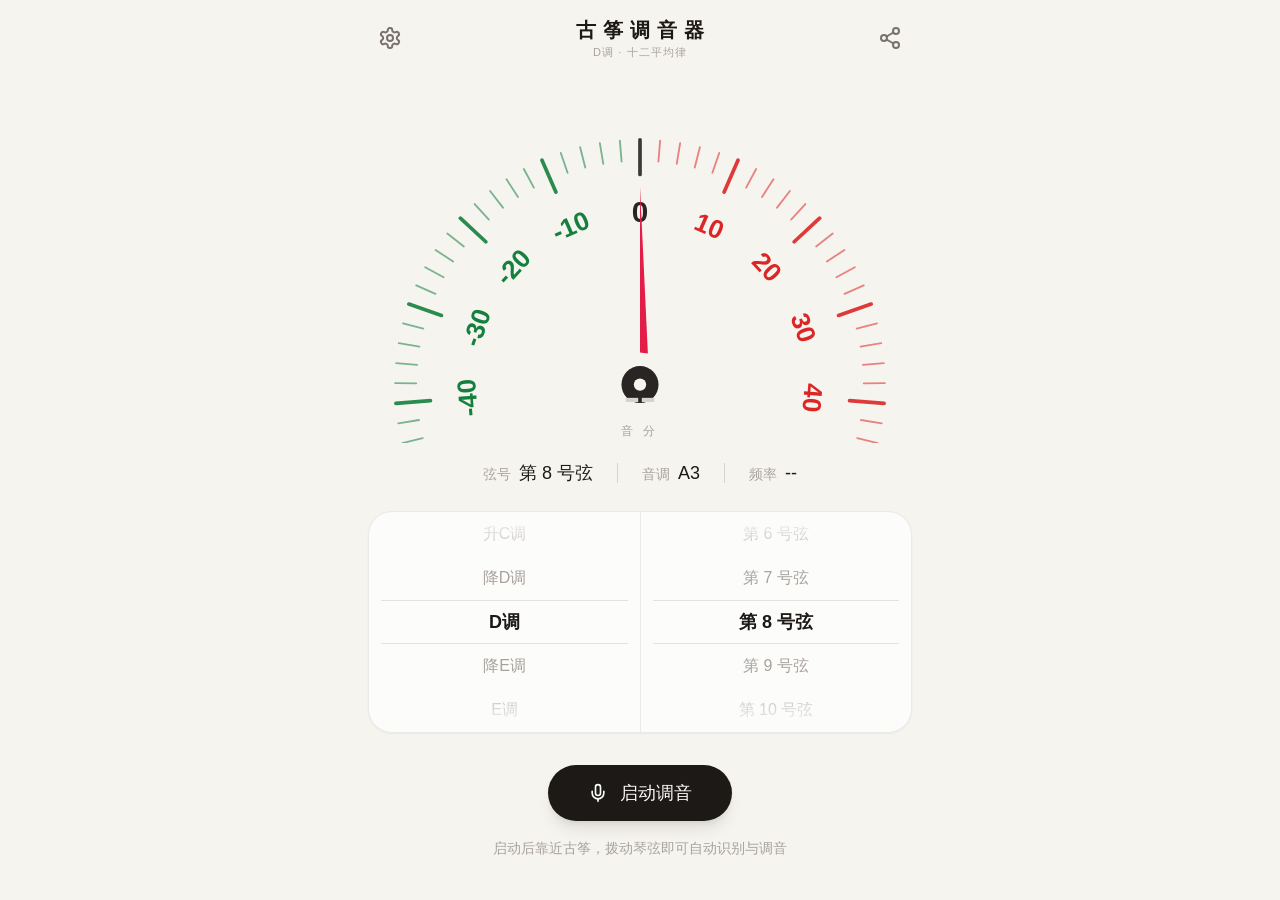
==== index.html @ d04b4ee5 "Add files via upload" ====
<!doctype html>
<html lang="zh-CN">
  <head>
    <meta charset="UTF-8" />
    <meta name="viewport" content="width=device-width, initial-scale=1.0, viewport-fit=cover" />
    <meta name="theme-color" content="#f6f4ef" />
    <title>古筝调音器</title>
    <script type="module" crossorigin src="/assets/index-CCfnaXMx.js"></script>
    <link rel="stylesheet" crossorigin href="/assets/index-wqfeFHvk.css">
  </head>
  <body>
    <div id="root"></div>
  </body>
</html>
---- assets/index-wqfeFHvk.css ----
*,:before,:after{--tw-border-spacing-x: 0;--tw-border-spacing-y: 0;--tw-translate-x: 0;--tw-translate-y: 0;--tw-rotate: 0;--tw-skew-x: 0;--tw-skew-y: 0;--tw-scale-x: 1;--tw-scale-y: 1;--tw-pan-x: ;--tw-pan-y: ;--tw-pinch-zoom: ;--tw-scroll-snap-strictness: proximity;--tw-gradient-from-position: ;--tw-gradient-via-position: ;--tw-gradient-to-position: ;--tw-ordinal: ;--tw-slashed-zero: ;--tw-numeric-figure: ;--tw-numeric-spacing: ;--tw-numeric-fraction: ;--tw-ring-inset: ;--tw-ring-offset-width: 0px;--tw-ring-offset-color: #fff;--tw-ring-color: rgb(59 130 246 / .5);--tw-ring-offset-shadow: 0 0 #0000;--tw-ring-shadow: 0 0 #0000;--tw-shadow: 0 0 #0000;--tw-shadow-colored: 0 0 #0000;--tw-blur: ;--tw-brightness: ;--tw-contrast: ;--tw-grayscale: ;--tw-hue-rotate: ;--tw-invert: ;--tw-saturate: ;--tw-sepia: ;--tw-drop-shadow: ;--tw-backdrop-blur: ;--tw-backdrop-brightness: ;--tw-backdrop-contrast: ;--tw-backdrop-grayscale: ;--tw-backdrop-hue-rotate: ;--tw-backdrop-invert: ;--tw-backdrop-opacity: ;--tw-backdrop-saturate: ;--tw-backdrop-sepia: ;--tw-contain-size: ;--tw-contain-layout: ;--tw-contain-paint: ;--tw-contain-style: }::backdrop{--tw-border-spacing-x: 0;--tw-border-spacing-y: 0;--tw-translate-x: 0;--tw-translate-y: 0;--tw-rotate: 0;--tw-skew-x: 0;--tw-skew-y: 0;--tw-scale-x: 1;--tw-scale-y: 1;--tw-pan-x: ;--tw-pan-y: ;--tw-pinch-zoom: ;--tw-scroll-snap-strictness: proximity;--tw-gradient-from-position: ;--tw-gradient-via-position: ;--tw-gradient-to-position: ;--tw-ordinal: ;--tw-slashed-zero: ;--tw-numeric-figure: ;--tw-numeric-spacing: ;--tw-numeric-fraction: ;--tw-ring-inset: ;--tw-ring-offset-width: 0px;--tw-ring-offset-color: #fff;--tw-ring-color: rgb(59 130 246 / .5);--tw-ring-offset-shadow: 0 0 #0000;--tw-ring-shadow: 0 0 #0000;--tw-shadow: 0 0 #0000;--tw-shadow-colored: 0 0 #0000;--tw-blur: ;--tw-brightness: ;--tw-contrast: ;--tw-grayscale: ;--tw-hue-rotate: ;--tw-invert: ;--tw-saturate: ;--tw-sepia: ;--tw-drop-shadow: ;--tw-backdrop-blur: ;--tw-backdrop-brightness: ;--tw-backdrop-contrast: ;--tw-backdrop-grayscale: ;--tw-backdrop-hue-rotate: ;--tw-backdrop-invert: ;--tw-backdrop-opacity: ;--tw-backdrop-saturate: ;--tw-backdrop-sepia: ;--tw-contain-size: ;--tw-contain-layout: ;--tw-contain-paint: ;--tw-contain-style: }*,:before,:after{box-sizing:border-box;border-width:0;border-style:solid;border-color:#e5e7eb}:before,:after{--tw-content: ""}html,:host{line-height:1.5;-webkit-text-size-adjust:100%;-moz-tab-size:4;-o-tab-size:4;tab-size:4;font-family:ui-sans-serif,system-ui,sans-serif,"Apple Color Emoji","Segoe UI Emoji",Segoe UI Symbol,"Noto Color Emoji";font-feature-settings:normal;font-variation-settings:normal;-webkit-tap-highlight-color:transparent}body{margin:0;line-height:inherit}hr{height:0;color:inherit;border-top-width:1px}abbr:where([title]){-webkit-text-decoration:underline dotted;text-decoration:underline dotted}h1,h2,h3,h4,h5,h6{font-size:inherit;font-weight:inherit}a{color:inherit;text-decoration:inherit}b,strong{font-weight:bolder}code,kbd,samp,pre{font-family:ui-monospace,SFMono-Regular,Menlo,Monaco,Consolas,Liberation Mono,Courier New,monospace;font-feature-settings:normal;font-variation-settings:normal;font-size:1em}small{font-size:80%}sub,sup{font-size:75%;line-height:0;position:relative;vertical-align:baseline}sub{bottom:-.25em}sup{top:-.5em}table{text-indent:0;border-color:inherit;border-collapse:collapse}button,input,optgroup,select,textarea{font-family:inherit;font-feature-settings:inherit;font-variation-settings:inherit;font-size:100%;font-weight:inherit;line-height:inherit;letter-spacing:inherit;color:inherit;margin:0;padding:0}button,select{text-transform:none}button,input:where([type=button]),input:where([type=reset]),input:where([type=submit]){-webkit-appearance:button;background-color:transparent;background-image:none}:-moz-focusring{outline:auto}:-moz-ui-invalid{box-shadow:none}progress{vertical-align:baseline}::-webkit-inner-spin-button,::-webkit-outer-spin-button{height:auto}[type=search]{-webkit-appearance:textfield;outline-offset:-2px}::-webkit-search-decoration{-webkit-appearance:none}::-webkit-file-upload-button{-webkit-appearance:button;font:inherit}summary{display:list-item}blockquote,dl,dd,h1,h2,h3,h4,h5,h6,hr,figure,p,pre{margin:0}fieldset{margin:0;padding:0}legend{padding:0}ol,ul,menu{list-style:none;margin:0;padding:0}dialog{padding:0}textarea{resize:vertical}input::-moz-placeholder,textarea::-moz-placeholder{opacity:1;color:#9ca3af}input::placeholder,textarea::placeholder{opacity:1;color:#9ca3af}button,[role=button]{cursor:pointer}:disabled{cursor:default}img,svg,video,canvas,audio,iframe,embed,object{display:block;vertical-align:middle}img,video{max-width:100%;height:auto}[hidden]:where(:not([hidden=until-found])){display:none}html{-webkit-text-size-adjust:100%}body{--tw-bg-opacity: 1;background-color:rgb(246 244 239 / var(--tw-bg-opacity, 1));--tw-text-opacity: 1;color:rgb(28 25 23 / var(--tw-text-opacity, 1));-webkit-font-smoothing:antialiased;-moz-osx-font-smoothing:grayscale;font-family:-apple-system,BlinkMacSystemFont,PingFang SC,Noto Sans SC,Microsoft YaHei,Segoe UI,sans-serif}.font-serif{font-family:Songti SC,STSong,"Noto Serif SC",SimSun,Georgia,serif}.pointer-events-none{pointer-events:none}.fixed{position:fixed}.absolute{position:absolute}.relative{position:relative}.inset-0{top:0;right:0;bottom:0;left:0}.inset-x-0{left:0;right:0}.bottom-1{bottom:.25rem}.left-3{left:.75rem}.right-3{right:.75rem}.z-50{z-index:50}.-m-2{margin:-.5rem}.mx-auto{margin-left:auto;margin-right:auto}.mb-2{margin-bottom:.5rem}.mb-3{margin-bottom:.75rem}.mb-4{margin-bottom:1rem}.mr-3{margin-right:.75rem}.mt-1{margin-top:.25rem}.mt-2{margin-top:.5rem}.mt-3{margin-top:.75rem}.mt-4{margin-top:1rem}.mt-6{margin-top:1.5rem}.mt-7{margin-top:1.75rem}.mt-8{margin-top:2rem}.inline{display:inline}.flex{display:flex}.inline-flex{display:inline-flex}.grid{display:grid}.h-12{height:3rem}.h-14{height:3.5rem}.h-3{height:.75rem}.h-3\.5{height:.875rem}.h-4{height:1rem}.h-5{height:1.25rem}.h-6{height:1.5rem}.h-auto{height:auto}.h-full{height:100%}.min-h-screen{min-height:100vh}.w-14{width:3.5rem}.w-3{width:.75rem}.w-3\.5{width:.875rem}.w-4{width:1rem}.w-5{width:1.25rem}.w-6{width:1.5rem}.w-full{width:100%}.w-px{width:1px}.max-w-md{max-width:28rem}.max-w-xl{max-width:36rem}.flex-1{flex:1 1 0%}.shrink-0{flex-shrink:0}.transform{transform:translate(var(--tw-translate-x),var(--tw-translate-y)) rotate(var(--tw-rotate)) skew(var(--tw-skew-x)) skewY(var(--tw-skew-y)) scaleX(var(--tw-scale-x)) scaleY(var(--tw-scale-y))}@keyframes ping{75%,to{transform:scale(2);opacity:0}}.animate-ping{animation:ping 1s cubic-bezier(0,0,.2,1) infinite}.cursor-pointer{cursor:pointer}.select-none{-webkit-user-select:none;-moz-user-select:none;user-select:none}.select-all{-webkit-user-select:all;-moz-user-select:all;user-select:all}.snap-y{scroll-snap-type:y var(--tw-scroll-snap-strictness)}.snap-mandatory{--tw-scroll-snap-strictness: mandatory}.snap-center{scroll-snap-align:center}.list-decimal{list-style-type:decimal}.grid-cols-2{grid-template-columns:repeat(2,minmax(0,1fr))}.flex-col{flex-direction:column}.items-start{align-items:flex-start}.items-end{align-items:flex-end}.items-center{align-items:center}.items-baseline{align-items:baseline}.justify-center{justify-content:center}.justify-between{justify-content:space-between}.gap-0\.5{gap:.125rem}.gap-1{gap:.25rem}.gap-1\.5{gap:.375rem}.gap-2{gap:.5rem}.gap-3{gap:.75rem}.gap-4{gap:1rem}.gap-6{gap:1.5rem}.space-y-3>:not([hidden])~:not([hidden]){--tw-space-y-reverse: 0;margin-top:calc(.75rem * calc(1 - var(--tw-space-y-reverse)));margin-bottom:calc(.75rem * var(--tw-space-y-reverse))}.divide-x>:not([hidden])~:not([hidden]){--tw-divide-x-reverse: 0;border-right-width:calc(1px * var(--tw-divide-x-reverse));border-left-width:calc(1px * calc(1 - var(--tw-divide-x-reverse)))}.divide-y>:not([hidden])~:not([hidden]){--tw-divide-y-reverse: 0;border-top-width:calc(1px * calc(1 - var(--tw-divide-y-reverse)));border-bottom-width:calc(1px * var(--tw-divide-y-reverse))}.divide-stone-100>:not([hidden])~:not([hidden]){--tw-divide-opacity: 1;border-color:rgb(245 245 244 / var(--tw-divide-opacity, 1))}.divide-stone-200\/80>:not([hidden])~:not([hidden]){border-color:#e7e5e4cc}.overflow-hidden{overflow:hidden}.overflow-y-auto{overflow-y:auto}.truncate{overflow:hidden;text-overflow:ellipsis;white-space:nowrap}.rounded-2xl{border-radius:1rem}.rounded-3xl{border-radius:1.5rem}.rounded-full{border-radius:9999px}.rounded-lg{border-radius:.5rem}.rounded-xl{border-radius:.75rem}.rounded-t-3xl{border-top-left-radius:1.5rem;border-top-right-radius:1.5rem}.border{border-width:1px}.border-y{border-top-width:1px;border-bottom-width:1px}.border-stone-200{--tw-border-opacity: 1;border-color:rgb(231 229 228 / var(--tw-border-opacity, 1))}.border-stone-200\/70{border-color:#e7e5e4b3}.border-stone-200\/80{border-color:#e7e5e4cc}.border-stone-300\/60{border-color:#d6d3d199}.bg-\[\#f6f4ef\]{--tw-bg-opacity: 1;background-color:rgb(246 244 239 / var(--tw-bg-opacity, 1))}.bg-\[\#faf9f6\]{--tw-bg-opacity: 1;background-color:rgb(250 249 246 / var(--tw-bg-opacity, 1))}.bg-amber-100{--tw-bg-opacity: 1;background-color:rgb(254 243 199 / var(--tw-bg-opacity, 1))}.bg-amber-100\/80{background-color:#fef3c7cc}.bg-red-400{--tw-bg-opacity: 1;background-color:rgb(248 113 113 / var(--tw-bg-opacity, 1))}.bg-red-500{--tw-bg-opacity: 1;background-color:rgb(239 68 68 / var(--tw-bg-opacity, 1))}.bg-stone-300{--tw-bg-opacity: 1;background-color:rgb(214 211 209 / var(--tw-bg-opacity, 1))}.bg-stone-900{--tw-bg-opacity: 1;background-color:rgb(28 25 23 / var(--tw-bg-opacity, 1))}.bg-stone-900\/40{background-color:#1c191766}.bg-white{--tw-bg-opacity: 1;background-color:rgb(255 255 255 / var(--tw-bg-opacity, 1))}.bg-white\/70{background-color:#ffffffb3}.bg-white\/80{background-color:#fffc}.p-2{padding:.5rem}.p-2\.5{padding:.625rem}.p-4{padding:1rem}.p-6{padding:1.5rem}.p-7{padding:1.75rem}.px-10{padding-left:2.5rem;padding-right:2.5rem}.px-2{padding-left:.5rem;padding-right:.5rem}.px-2\.5{padding-left:.625rem;padding-right:.625rem}.px-4{padding-left:1rem;padding-right:1rem}.px-5{padding-left:1.25rem;padding-right:1.25rem}.py-1{padding-top:.25rem;padding-bottom:.25rem}.py-1\.5{padding-top:.375rem;padding-bottom:.375rem}.py-2{padding-top:.5rem;padding-bottom:.5rem}.py-3{padding-top:.75rem;padding-bottom:.75rem}.py-3\.5{padding-top:.875rem;padding-bottom:.875rem}.py-4{padding-top:1rem;padding-bottom:1rem}.py-5{padding-top:1.25rem;padding-bottom:1.25rem}.pb-1{padding-bottom:.25rem}.pb-12{padding-bottom:3rem}.pb-2{padding-bottom:.5rem}.pb-8{padding-bottom:2rem}.pl-5{padding-left:1.25rem}.pl-\[0\.35em\]{padding-left:.35em}.pt-1{padding-top:.25rem}.pt-4{padding-top:1rem}.text-left{text-align:left}.text-center{text-align:center}.font-serif{font-family:ui-serif,Georgia,Cambria,Times New Roman,Times,serif}.text-2xl{font-size:1.5rem;line-height:2rem}.text-5xl{font-size:3rem;line-height:1}.text-\[11px\]{font-size:11px}.text-\[13px\]{font-size:13px}.text-\[15px\]{font-size:15px}.text-base{font-size:1rem;line-height:1.5rem}.text-lg{font-size:1.125rem;line-height:1.75rem}.text-sm{font-size:.875rem;line-height:1.25rem}.text-xl{font-size:1.25rem;line-height:1.75rem}.text-xs{font-size:.75rem;line-height:1rem}.font-medium{font-weight:500}.font-semibold{font-weight:600}.tabular-nums{--tw-numeric-spacing: tabular-nums;font-variant-numeric:var(--tw-ordinal) var(--tw-slashed-zero) var(--tw-numeric-figure) var(--tw-numeric-spacing) var(--tw-numeric-fraction)}.leading-none{line-height:1}.leading-relaxed{line-height:1.625}.tracking-\[0\.35em\]{letter-spacing:.35em}.tracking-\[0\.3em\]{letter-spacing:.3em}.tracking-widest{letter-spacing:.1em}.text-amber-600{--tw-text-opacity: 1;color:rgb(217 119 6 / var(--tw-text-opacity, 1))}.text-amber-700{--tw-text-opacity: 1;color:rgb(180 83 9 / var(--tw-text-opacity, 1))}.text-amber-800{--tw-text-opacity: 1;color:rgb(146 64 14 / var(--tw-text-opacity, 1))}.text-green-600{--tw-text-opacity: 1;color:rgb(22 163 74 / var(--tw-text-opacity, 1))}.text-red-500{--tw-text-opacity: 1;color:rgb(239 68 68 / var(--tw-text-opacity, 1))}.text-red-600{--tw-text-opacity: 1;color:rgb(220 38 38 / var(--tw-text-opacity, 1))}.text-stone-300{--tw-text-opacity: 1;color:rgb(214 211 209 / var(--tw-text-opacity, 1))}.text-stone-400{--tw-text-opacity: 1;color:rgb(168 162 158 / var(--tw-text-opacity, 1))}.text-stone-50{--tw-text-opacity: 1;color:rgb(250 250 249 / var(--tw-text-opacity, 1))}.text-stone-500{--tw-text-opacity: 1;color:rgb(120 113 108 / var(--tw-text-opacity, 1))}.text-stone-600{--tw-text-opacity: 1;color:rgb(87 83 78 / var(--tw-text-opacity, 1))}.text-stone-700{--tw-text-opacity: 1;color:rgb(68 64 60 / var(--tw-text-opacity, 1))}.text-stone-800{--tw-text-opacity: 1;color:rgb(41 37 36 / var(--tw-text-opacity, 1))}.text-stone-900{--tw-text-opacity: 1;color:rgb(28 25 23 / var(--tw-text-opacity, 1))}.accent-stone-900{accent-color:#1c1917}.opacity-75{opacity:.75}.shadow-2xl{--tw-shadow: 0 25px 50px -12px rgb(0 0 0 / .25);--tw-shadow-colored: 0 25px 50px -12px var(--tw-shadow-color);box-shadow:var(--tw-ring-offset-shadow, 0 0 #0000),var(--tw-ring-shadow, 0 0 #0000),var(--tw-shadow)}.shadow-lg{--tw-shadow: 0 10px 15px -3px rgb(0 0 0 / .1), 0 4px 6px -4px rgb(0 0 0 / .1);--tw-shadow-colored: 0 10px 15px -3px var(--tw-shadow-color), 0 4px 6px -4px var(--tw-shadow-color);box-shadow:var(--tw-ring-offset-shadow, 0 0 #0000),var(--tw-ring-shadow, 0 0 #0000),var(--tw-shadow)}.shadow-sm{--tw-shadow: 0 1px 2px 0 rgb(0 0 0 / .05);--tw-shadow-colored: 0 1px 2px 0 var(--tw-shadow-color);box-shadow:var(--tw-ring-offset-shadow, 0 0 #0000),var(--tw-ring-shadow, 0 0 #0000),var(--tw-shadow)}.outline-none{outline:2px solid transparent;outline-offset:2px}.backdrop-blur-sm{--tw-backdrop-blur: blur(4px);-webkit-backdrop-filter:var(--tw-backdrop-blur) var(--tw-backdrop-brightness) var(--tw-backdrop-contrast) var(--tw-backdrop-grayscale) var(--tw-backdrop-hue-rotate) var(--tw-backdrop-invert) var(--tw-backdrop-opacity) var(--tw-backdrop-saturate) var(--tw-backdrop-sepia);backdrop-filter:var(--tw-backdrop-blur) var(--tw-backdrop-brightness) var(--tw-backdrop-contrast) var(--tw-backdrop-grayscale) var(--tw-backdrop-hue-rotate) var(--tw-backdrop-invert) var(--tw-backdrop-opacity) var(--tw-backdrop-saturate) var(--tw-backdrop-sepia)}.transition{transition-property:color,background-color,border-color,text-decoration-color,fill,stroke,opacity,box-shadow,transform,filter,backdrop-filter;transition-timing-function:cubic-bezier(.4,0,.2,1);transition-duration:.15s}.transition-all{transition-property:all;transition-timing-function:cubic-bezier(.4,0,.2,1);transition-duration:.15s}.duration-200{transition-duration:.2s}.no-scrollbar::-webkit-scrollbar{display:none}.no-scrollbar{scrollbar-width:none;-ms-overflow-style:none}.hover\:border-stone-400:hover{--tw-border-opacity: 1;border-color:rgb(168 162 158 / var(--tw-border-opacity, 1))}.hover\:bg-amber-100:hover{--tw-bg-opacity: 1;background-color:rgb(254 243 199 / var(--tw-bg-opacity, 1))}.hover\:bg-stone-200\/60:hover{background-color:#e7e5e499}.hover\:bg-stone-50:hover{--tw-bg-opacity: 1;background-color:rgb(250 250 249 / var(--tw-bg-opacity, 1))}.hover\:bg-stone-700:hover{--tw-bg-opacity: 1;background-color:rgb(68 64 60 / var(--tw-bg-opacity, 1))}.hover\:text-stone-600:hover{--tw-text-opacity: 1;color:rgb(87 83 78 / var(--tw-text-opacity, 1))}.hover\:text-stone-700:hover{--tw-text-opacity: 1;color:rgb(68 64 60 / var(--tw-text-opacity, 1))}.hover\:text-stone-800:hover{--tw-text-opacity: 1;color:rgb(41 37 36 / var(--tw-text-opacity, 1))}.focus\:border-stone-400:focus{--tw-border-opacity: 1;border-color:rgb(168 162 158 / var(--tw-border-opacity, 1))}.active\:scale-95:active{--tw-scale-x: .95;--tw-scale-y: .95;transform:translate(var(--tw-translate-x),var(--tw-translate-y)) rotate(var(--tw-rotate)) skew(var(--tw-skew-x)) skewY(var(--tw-skew-y)) scaleX(var(--tw-scale-x)) scaleY(var(--tw-scale-y))}.active\:bg-stone-100:active{--tw-bg-opacity: 1;background-color:rgb(245 245 244 / var(--tw-bg-opacity, 1))}.disabled\:opacity-50:disabled{opacity:.5}@media (min-width: 640px){.sm\:max-w-md{max-width:28rem}.sm\:items-center{align-items:center}.sm\:rounded-3xl{border-radius:1.5rem}.sm\:p-8{padding:2rem}}
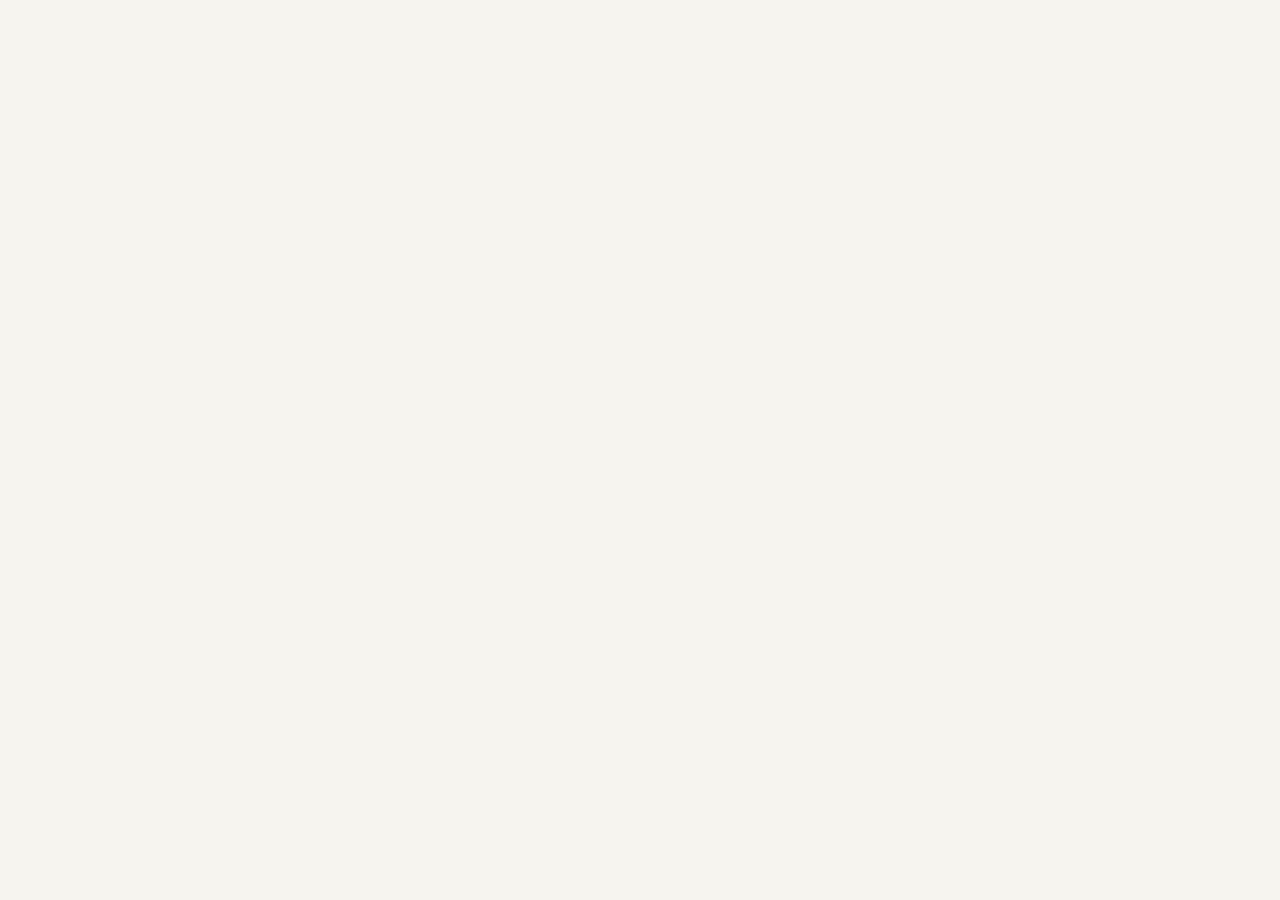
==== commit 26c86d7d: "Add files via upload" ====
--- a/index.html
+++ b/index.html
@@ -5,8 +5,8 @@
     <meta name="viewport" content="width=device-width, initial-scale=1.0, viewport-fit=cover" />
     <meta name="theme-color" content="#f6f4ef" />
     <title>古筝调音器</title>
-    <script type="module" crossorigin src="/assets/index-CCfnaXMx.js"></script>
-    <link rel="stylesheet" crossorigin href="/assets/index-wqfeFHvk.css">
+    <script type="module" crossorigin src="./assets/index-DucrjHIX.js"></script>
+    <link rel="stylesheet" crossorigin href="./assets/index-wqfeFHvk.css">
   </head>
   <body>
     <div id="root"></div>
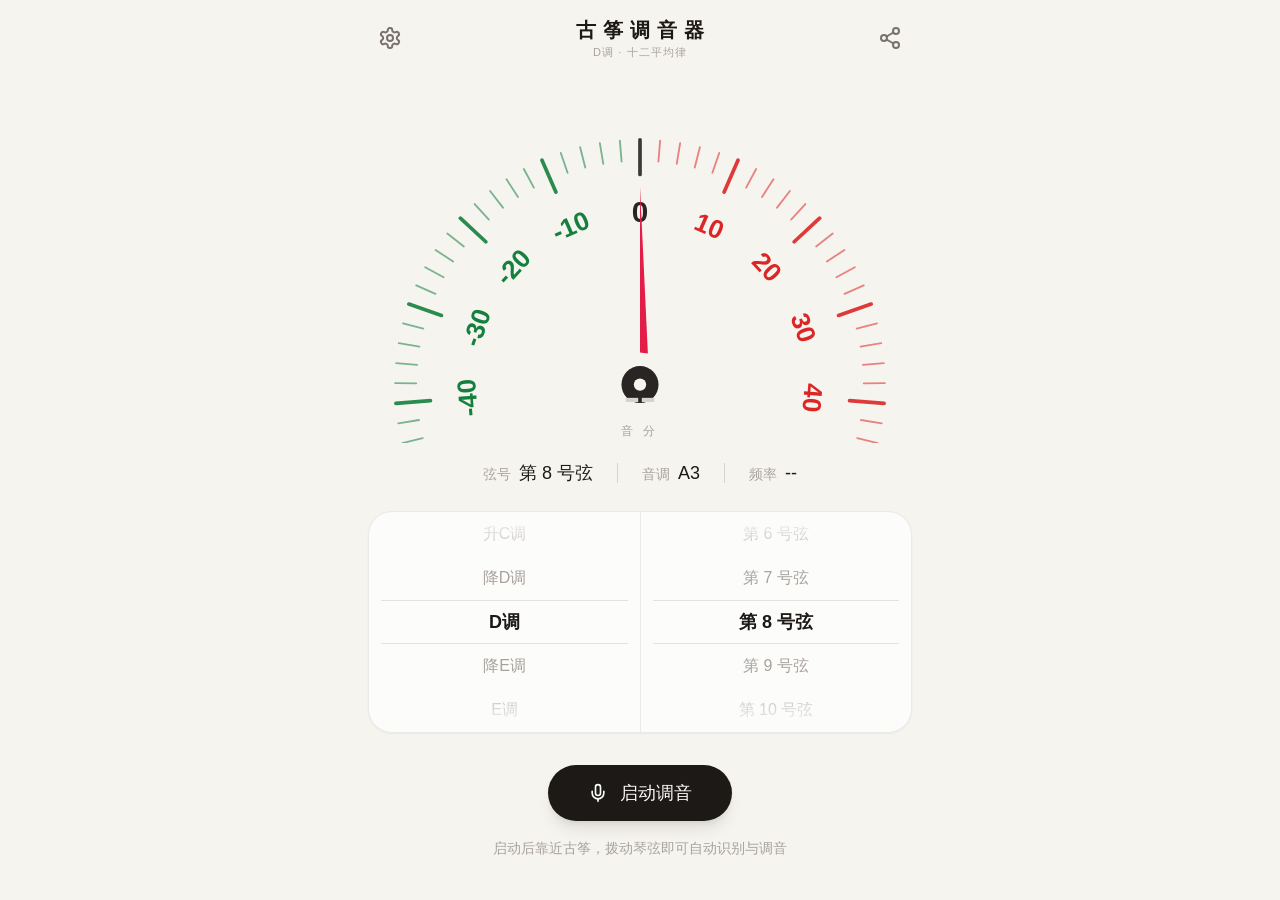
==== commit ea03ba0c: "Add files via upload" ====
--- a/index.html
+++ b/index.html
@@ -5,7 +5,7 @@
     <meta name="viewport" content="width=device-width, initial-scale=1.0, viewport-fit=cover" />
     <meta name="theme-color" content="#f6f4ef" />
     <title>古筝调音器</title>
-    <script type="module" crossorigin src="./assets/index-DucrjHIX.js"></script>
+    <script type="module" crossorigin src="./assets/index-DCHRFQtZ.js"></script>
     <link rel="stylesheet" crossorigin href="./assets/index-wqfeFHvk.css">
   </head>
   <body>
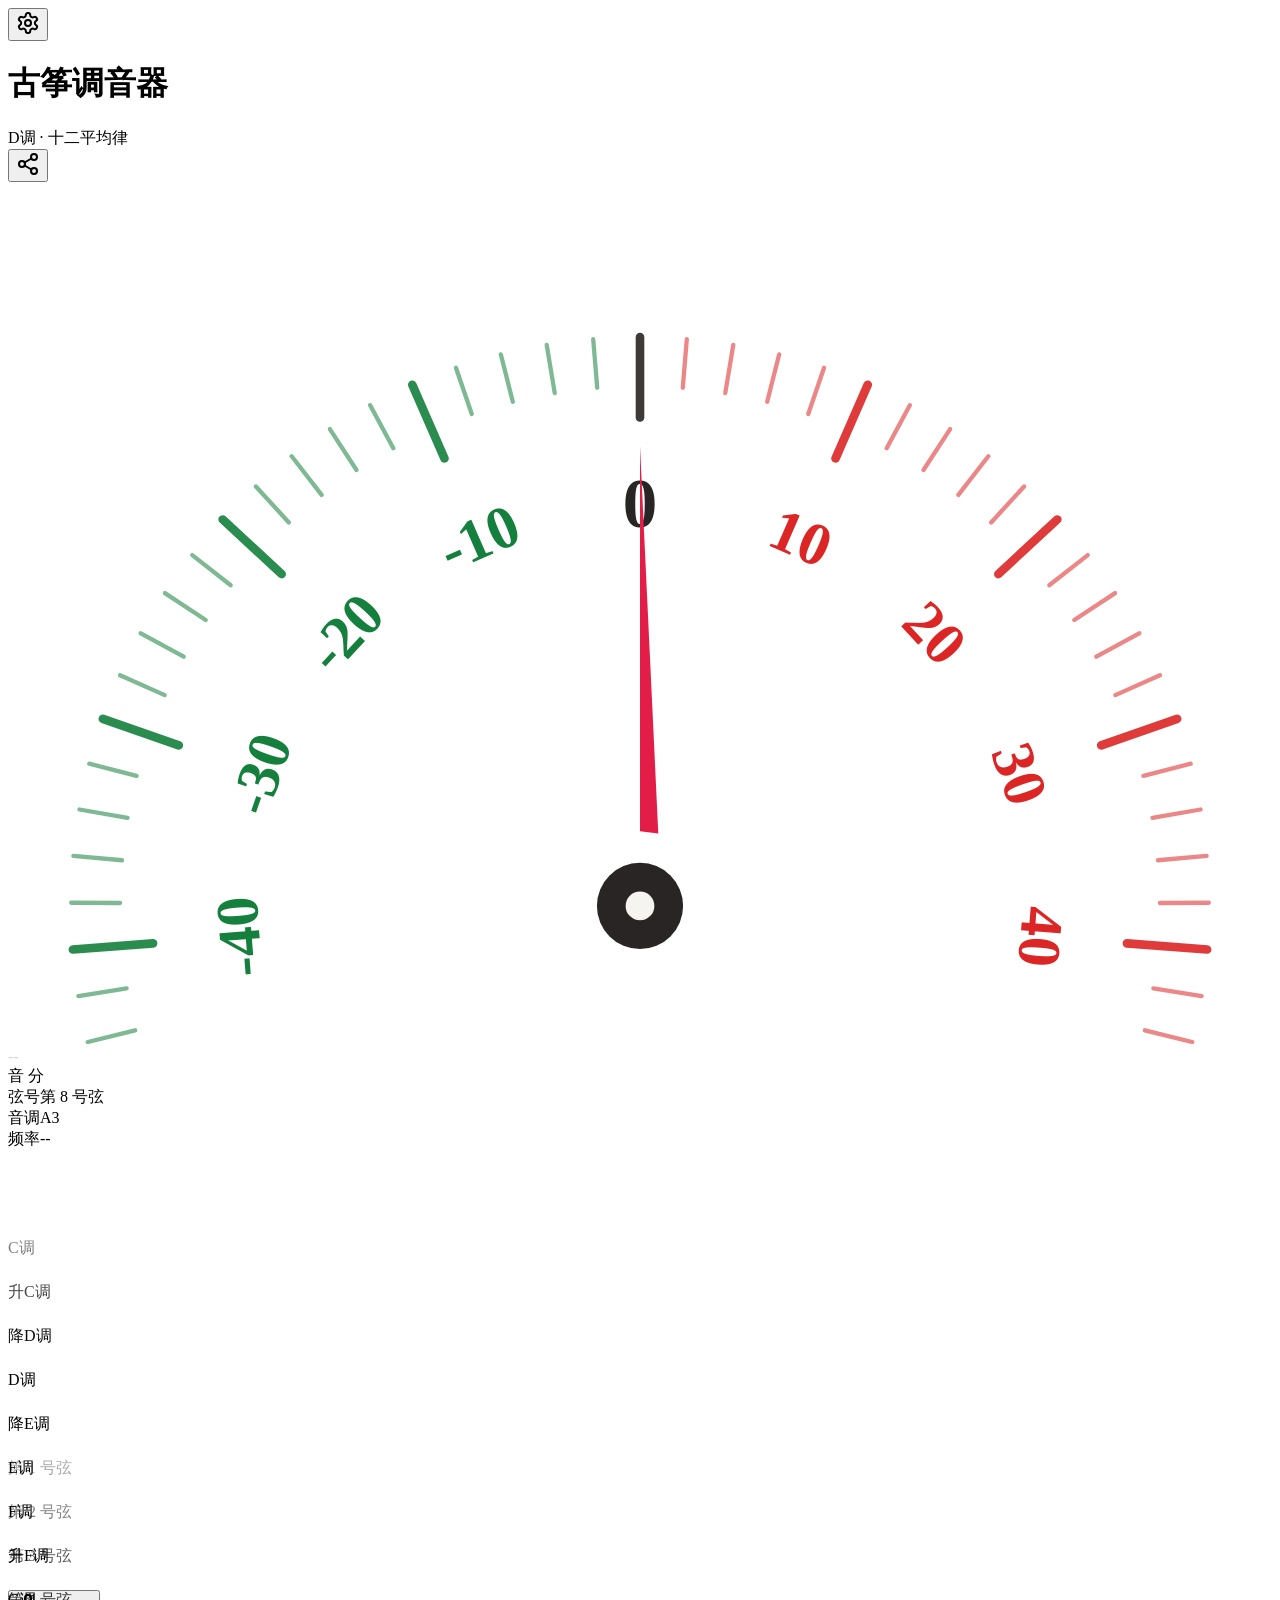
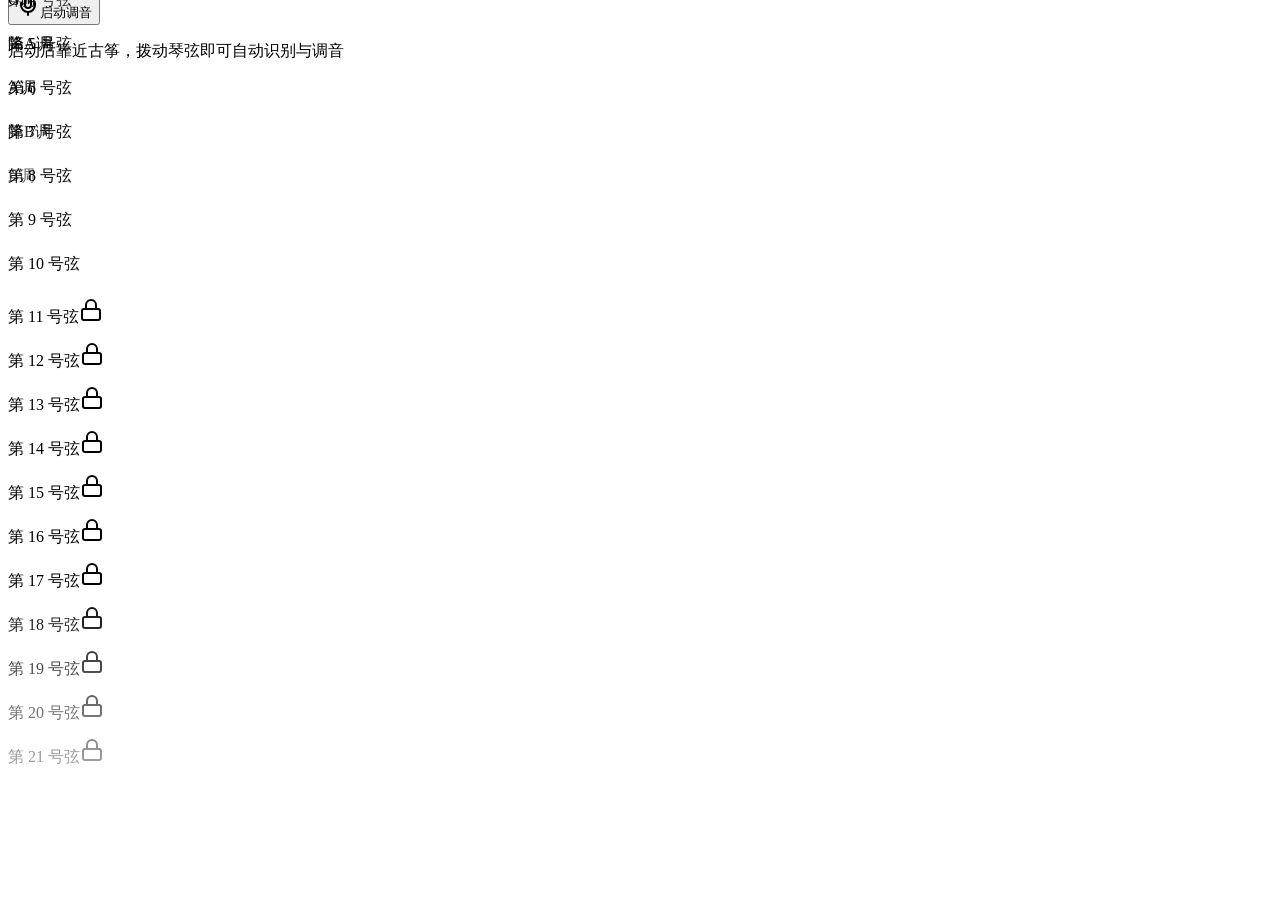
==== commit 10520bea: "Add files via upload" ====
--- a/index.html
+++ b/index.html
@@ -5,8 +5,8 @@
     <meta name="viewport" content="width=device-width, initial-scale=1.0, viewport-fit=cover" />
     <meta name="theme-color" content="#f6f4ef" />
     <title>古筝调音器</title>
-    <script type="module" crossorigin src="./assets/index-DCHRFQtZ.js"></script>
-    <link rel="stylesheet" crossorigin href="./assets/index-wqfeFHvk.css">
+    <script type="module" crossorigin src="./assets/index-DOPLGcma.js"></script>
+    <link rel="stylesheet" crossorigin href="./assets/index-Cr3sYjxu.css">
   </head>
   <body>
     <div id="root"></div>
